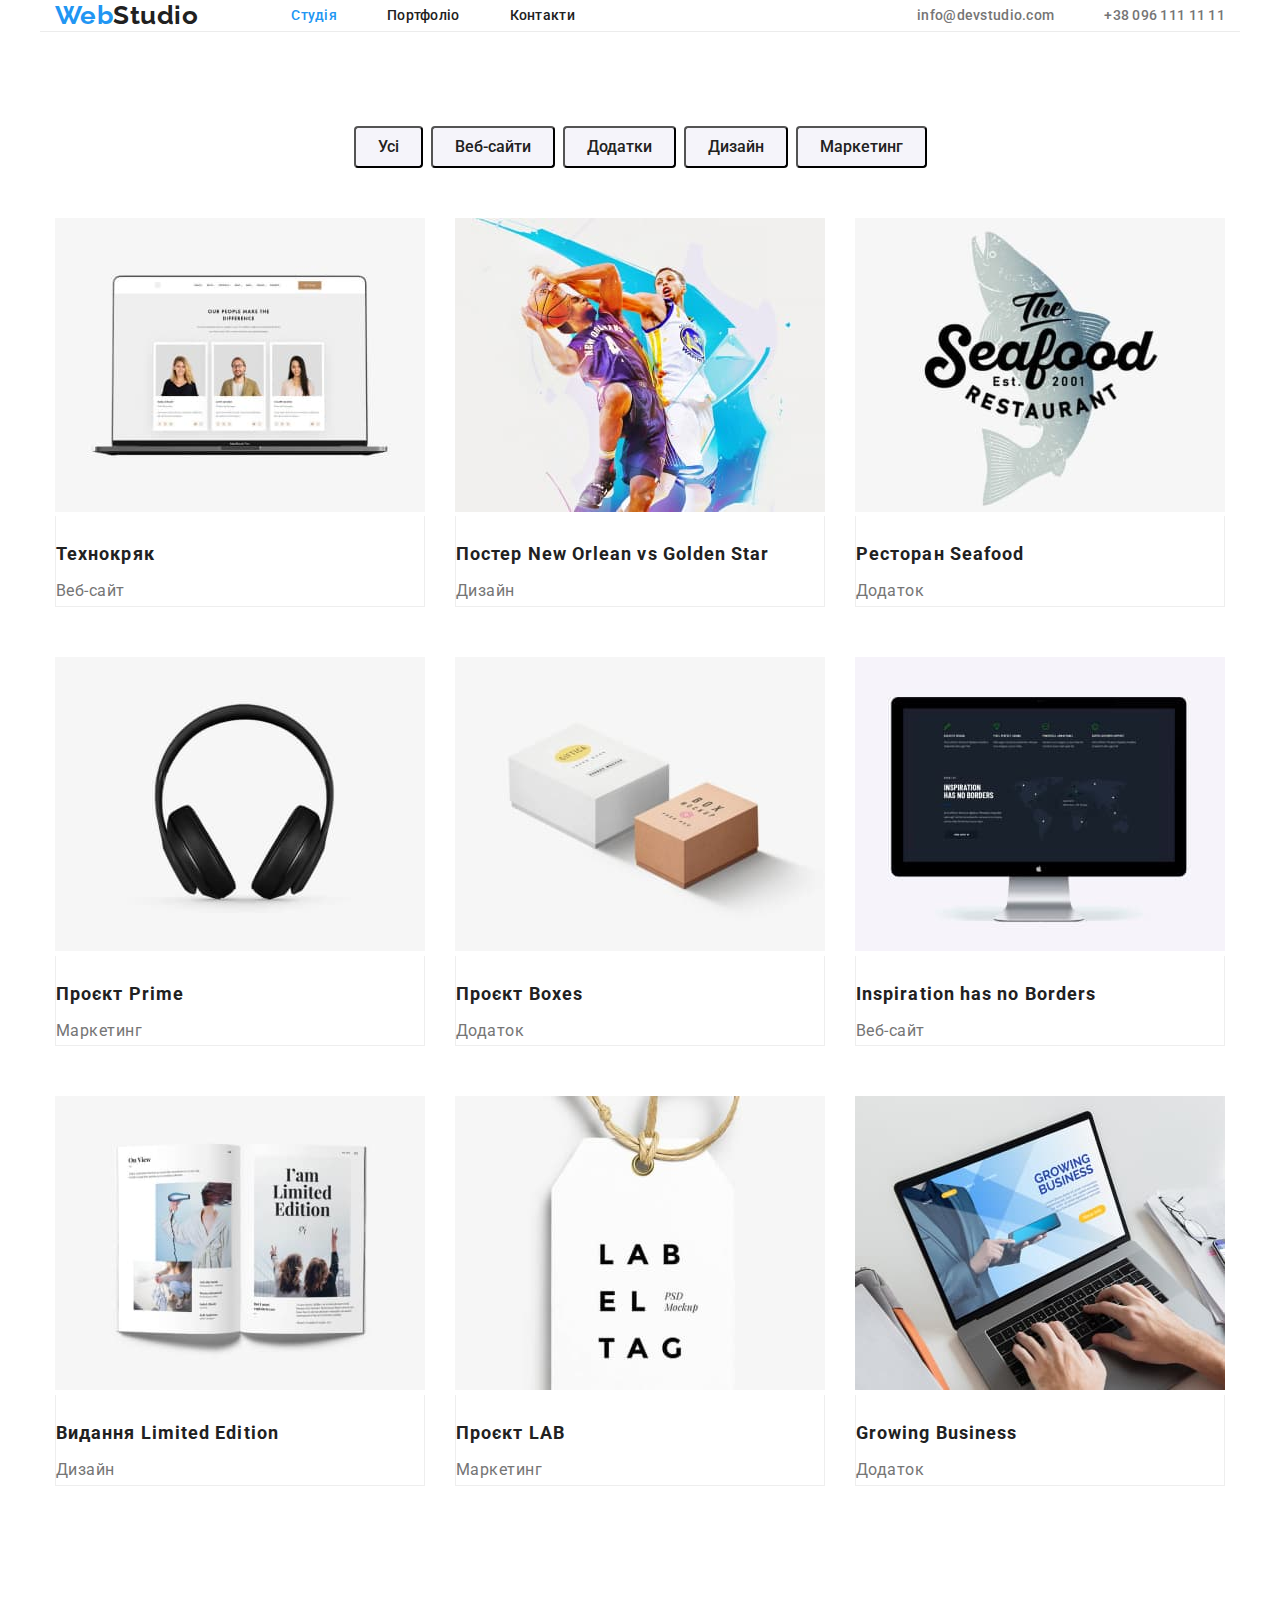
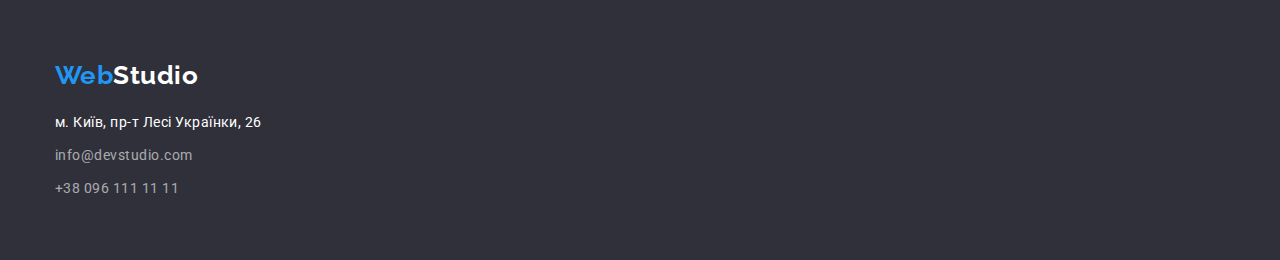
==== portfolio.html @ a8bd375c "finishing hw" ====
<!DOCTYPE html>
<html lang="uk">

<head>
    <meta charset="UTF-8">
    <meta http-equiv="X-UA-Compatible" content="IE=edge">
    <meta name="viewport" content="width=device-width, initial-scale=1.0">
    <title lang="en">WebStudio</title>
    <link rel="stylesheet" href="https://cdnjs.cloudflare.com/ajax/libs/modern-normalize/1.1.0/modern-normalize.min.css">
    <link rel="stylesheet" href="./css/style.css"/>
<link rel="preconnect" href="https://fonts.googleapis.com">
<link rel="preconnect" href="https://fonts.gstatic.com" crossorigin>
<link href="https://fonts.googleapis.com/css2?family=Raleway:wght@700&family=Roboto:wght@400;500;700&display=swap"
    rel="stylesheet">
</head>

<body class="page">
    <header class="container border-header">
        <div class="main-nav">
            <nav class="site-nav">
                <a href="./index.html" lang="en" class="logo">
                    <span>Web</span>Studio
                </a>
    
                <ul class="site-nav list">
                    <li class="item"><a href="./index.html" class="link current">Студія</a></li>
                    <li class="item"><a href="./portfolio.html" class="link">Портфоліо</a></li>
                    <li class="item"><a href="#" class="link">Контакти</a></li>
                </ul>
            </nav>
    
            <ul class="site-nav site-nav-address list">
                <li><a href="info@devstudio.com" lang="en" class="contact-header link">info@devstudio.com</a></li>
                <li><a href="+380961111111" class="contact-header link">+38 096 111 11 11</a></li>
            </ul>
            </div>
            </header>

    <main>
        <section class="portfolio-section container section">
            <h1 class="visually-hidden">Портфоліо</h1>
            <ul class="list btn-box">
                <li><button type="button" class="secondary-button">Усі</button></li>
                <li><button type="button" class="secondary-button">Веб-сайти</button></li>
                <li><button type="button" class="secondary-button">Додатки</button></li>
                <li><button type="button" class="secondary-button">Дизайн</button></li>
                <li><button type="button" class="secondary-button">Маркетинг</button></li>
            </ul>

            <ul class="list item-portfolio">
                <li>
                    <a href="" class="link">
                        <img src="./images/port1.jpg" alt="Веб-сайт на єкрані ноутбука" width="370">
                        <h2 class="portfolio-item-title">Технокряк</h2>
                        <p class="portfolio-item-text">Веб-сайт</p>
                  </a>
                </li>
                <li>
                   <a href="" class="link">
                       <img src="./images/port2.jpg" alt="Баскетболісти борються за м'яч" width="370">
                       <h2 class="portfolio-item-title">Постер New Orlean vs Golden Star</h2>
                       <p class="portfolio-item-text">Дизайн</p>
                    </a>
                </li>
                <li>
                    <a href="" class="link">
                        <img src="./images/port3.jpg" alt="Лого рестрану" width="370">
                        <h2 class="portfolio-item-title">Ресторан Seafood</h2>
                        <p class="portfolio-item-text">Додаток</p>
                    </a>
                </li>
                <li>
                    <a href="" class="link">
                        <img src="./images/port4.jpg" alt="Навушники" width="370">
                        <h2 class="portfolio-item-title">Проєкт Prime</h2>
                        <p class="portfolio-item-text">Маркетинг</p>
                    </a>
                </li>
                <li>
                    <a href="" class="link">
                        <img src="./images/port5.jpg" alt="Біла та коричнева коробки" width="370">
                        <h2 class="portfolio-item-title">Проєкт Boxes</h2>
                        <p class="portfolio-item-text">Додаток</p>
                    </a>
                </li>
                <li>
                    <a href="" class="link">
                        <img src="./images/port6.jpg" alt="Додаток на єкрані комп'ютеру" width="370">
                        <h2 class="portfolio-item-title">Inspiration has no Borders</h2>
                        <p class="portfolio-item-text">Веб-сайт</p>
                    </a>
                </li>
                <li>
                   <a href="" class="link">
                    <img src="./images/port7.jpg" alt="Відкритий журнал" width="370">
                    <h2 class="portfolio-item-title">Видання Limited Edition</h2>
                    <p class="portfolio-item-text">Дизайн</p>
                   </a>
                </li>
                <li>
                    <a href="" class="link">
                        <img src="./images/port8.jpg" alt="Паперовий таг" width="370">
                        <h2 class="portfolio-item-title">Проєкт LAB</h2>
                        <p class="portfolio-item-text">Маркетинг</p>
                    </a>
                </li>
                <li>
                   <a href="" class="link">
                    <img src="./images/port9.jpg" alt="Чоловік працює за ноутом" width="370">
                    <h2 class="portfolio-item-title">Growing Business</h2>
                    <p class="portfolio-item-text">Додаток</p>
                   </a>
                </li>
            </ul>
        </section>
    </main>

<footer class="footer">
    <div class="container footer-box">
        <a href="./index.html" class="logo-footer"><span>Web</span>Studio</a>
        <address>
            <ul class="list footer-address">
                <li><a href="https://goo.gl/maps/yWGTS1Bz9kSVneCBA" target="_blank" rel="noopener noreferrer nofollow"
                        class="address">м. Київ, пр-т Лесі Українки, 26</a></li>
                <li><a href="info@devstudio.com" lang="en" class="contact">info@devstudio.com</a></li>
                <li><a href="+380961111111" class="contact">+38 096 111 11 11</a></li>
            </ul>
        </address>
    </div>
</footer>
    
</body>
</html>
---- css/style.css ----
html{
    box-sizing: border-box;
}

:root{
    --primary-text: #212121;
    --secondary-text: #757575; 
    --color-accent: #2196F3;
    --color-white: #fff;
    --secondary-bgc: #F5F4FA;
    --accent-bgc: #2F303A;
}
body {
    background-color: var(--color-white);
    color: var(--primary-text);
    font-family: "Roboto", sans-serif;
    font-style: normal;
    letter-spacing: 0.03em;
}
h1,h2,h3,p,ul{
    margin: 0;
    padding: 0;
}

.list {
list-style: none;
}

.container {
    width: 1200px;
    margin: 0 auto;
    padding: 0 15px;
}
.link {
    text-decoration: none;
}
/* site-nav */
.border-header{
    border-bottom: #ECECEC solid 1px;
}

.logo{
margin-right: 93px;
color: inherit;
font-family: 'Raleway',sans-serif;
font-weight: 700;
font-size: 26px;
line-height: 1.19;
text-decoration: none;
}

.logo > span {
    color: var(--color-accent);
}

.logo:hover,
.logo:focus{
color: var(--color-accent);
}

.main-nav{
    display: flex;
    }

    .site-nav {
   display: flex;
    align-items: center;
   }

.main-nav:last-child{
    justify-content: space-between;
}

.site-nav .item:not(:last-child){
    margin-right: 50px;
}
.site-nav .link{
    color: var(--primary-text);
    font-size: 14px;
    font-weight: 500;
    line-height: 1.14;
    letter-spacing: 0.02em;
    text-decoration: none;
}
.site-nav .link:hover,
.site-nav .link:focus {
    color: var(--color-accent);
}

.site-nav .contact-header{
    color: var(--secondary-text);
}

.site-nav .link.current{
    color: var(--color-accent);
}
.site-nav-address{
    display: flex;
    gap: 50px;
}
/*hero*/
.hero{
    padding-top: 200px;
    padding-bottom: 200px;
    background-color: var(--accent-bgc);
    text-align: center;
}

.hero-title{
    margin-top: 0;
    margin-bottom: 30px;
    margin-left: auto;
    margin-right: auto;
    color: var(--color-white);
    font-weight: 900;
    font-size: 44px;
    line-height: 1.36;
    letter-spacing: 0.06em;
    text-transform: uppercase;
}
/* main */
.section{
    padding-top: 94px;
    padding-bottom: 94px;
}
.primary-button{
    padding: 10px 32px;
    color: var(--color-white);
    background-color: var(--color-accent);
    font-family: inherit;
    font-weight: 700;
    font-size: 16px;
    line-height: 1.8;
    cursor: pointer;

}

.primary-button:hover,
.primary-button:focus{
    color: var(--color-white);
    background-color: #188CE8;
}

.secondary-button{
    padding: 6px 22px;
    border-radius: 4px;
    color: var(--primary-text);
    background-color: var(--secondary-bgc);
    font-family: inherit;
    font-weight: 500;
    font-size: 16px;
    line-height: 1.62; 
    text-align: center;
    cursor: pointer;
}

.secondary-button:hover,
.secondary-button:focus{
    color: var(--color-white);
    background-color: var(--color-accent);
}

.benefits-box{
  display: flex;
  margin: auto;
  justify-content: space-between;
       
}

.benefits-title{
    font-weight: 700;
    font-size: 14px;
    line-height: 1.14;
    text-transform: uppercase;
}

.benefits-text{
    margin-top: 10px;
    color: var(--secondary-text);
    font-size: 14px;
    line-height: 1.74;
} 

.work-list{
    display: flex;
    justify-content: space-between;
}

.section-work-title{
    margin-bottom: 50px;
    font-weight: 700;
    font-size: 36px;
    line-height: 1.16;
    text-align: center;
}

.section-team{
    background-color: var(--secondary-bgc);
}

.team-title{
    margin-bottom: 50px;
    font-weight: 700;
    font-size: 36px;
    line-height: 1.16;
    text-align: center;
}
.team-list{
    display:flex;
    justify-content: space-between;
}
.team-item-title{
    margin-top: 30px;
    margin-bottom: 10px;
    font-weight: 500;
    font-size: 16px;
    line-height: 1.18;
}
.team-item-text{
    font-weight: 400;
    font-size: 16px;
    line-height: 1.18;
}
.visually-hidden{
    position: absolute;
        white-space: nowrap;
        width: 1px;
        height: 1px;
        overflow: hidden;
        border: 0;
        padding: 0;
        clip: rect(0 0 0 0);
        clip-path: inset(50%);
        margin: -1px;
}
/* portfolio */
.btn-box{
    display: flex;
    gap: 8px;
    justify-content: center;
    margin-bottom: 50px;
}
.item-portfolio{
    display: flex;
    flex-wrap: wrap;
    gap: 30px;
}
.portfolio-item-title{
    padding-top: 20px;
    padding-bottom: 4px;
    border-right:#EEEEEE solid 1px;
    border-left: #EEEEEE solid 1px;
    color: var(--primary-text);
    font-weight: 700;
    font-size: 18px;
    line-height: 2;
    letter-spacing: 0.06em;
    }
.portfolio-item-text{
    margin-bottom: 20px;
    border-right: #EEEEEE solid 1px;
    border-left: #EEEEEE solid 1px;
    border-bottom: #EEEEEE solid 1px;
    color: var(--secondary-text);
    font-size: 16px;
    line-height: 1.87;
}

/* footer */
.footer{
    background-color: var(--accent-bgc);
   }
   .footer-box{
    display: flex;
    gap: 20px;
    flex-direction: column;
   }
.logo-footer{
    margin-top: 60px;
    text-decoration: none;
    color: var(--color-white);
    font-family: 'Raleway';
    font-style: normal;
    font-weight: 700;
    font-size: 26px;
    line-height: 1.19;
}
.logo-footer:hover,
.logo-footer:focus{
   color: var(--color-accent);
}
.logo-footer > span {
    color: var(--color-accent);
}
.footer-address{
    display: flex;
    gap: 9px;
    margin-bottom: 60px;
    flex-direction: column;
}
.address {
    color: var(--color-white);
    text-decoration: none;
    font-family: 'Roboto';
    font-style: normal;
    font-weight: 400;
    font-size: 14px;
    line-height: 1.71;
}
.address:hover,
.address:focus{
   color: var(--color-accent);
}
.contact{
    font-family: 'Roboto';
    font-style: normal;
    font-weight: 400;
    font-size: 14px;
    line-height: 1.71;
    text-decoration: none;
    color: rgba(255, 255, 255, 0.6);
} 
.contact:hover,
.contact:focus{
   color: var(--color-accent);
}
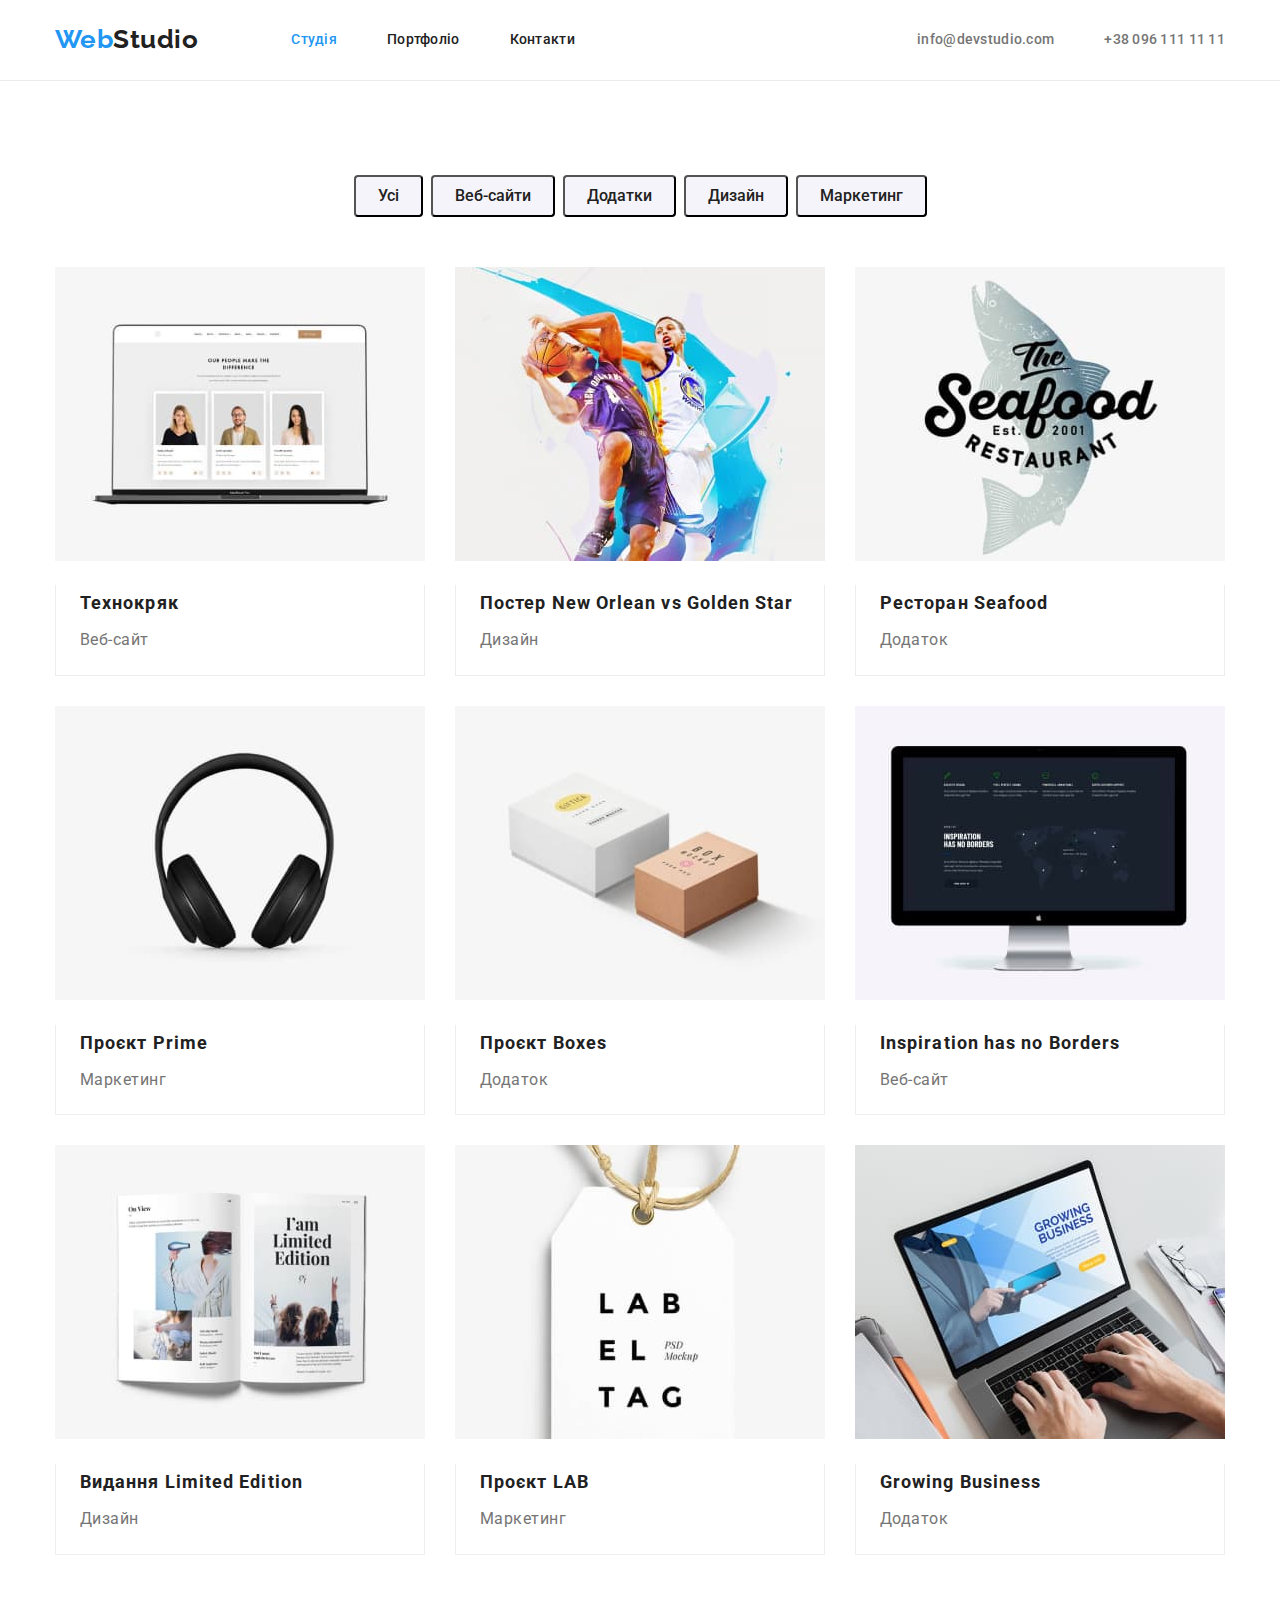
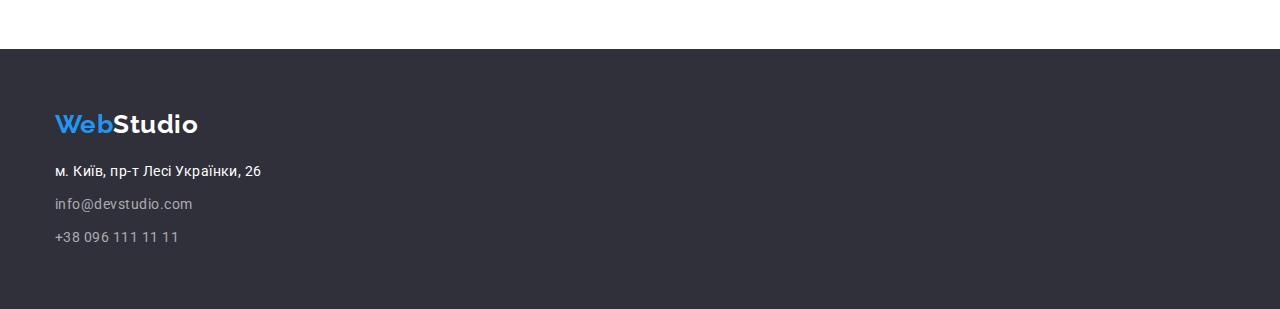
==== commit e51fbd70: "fixing mentor corrections" ====
--- a/portfolio.html
+++ b/portfolio.html
@@ -15,8 +15,8 @@
 </head>
 
 <body class="page">
-    <header class="container border-header">
-        <div class="main-nav">
+    <header class="border-header">
+        <div class="main-nav container ">
             <nav class="site-nav">
                 <a href="./index.html" lang="en" class="logo">
                     <span>Web</span>Studio
@@ -37,8 +37,8 @@
             </header>
 
     <main>
-        <section class="portfolio-section container section">
-            <h1 class="visually-hidden">Портфоліо</h1>
+        <section class="portfolio-section section">
+          <div class="container"> <h1 class="visually-hidden">Портфоліо</h1>
             <ul class="list btn-box">
                 <li><button type="button" class="secondary-button">Усі</button></li>
                 <li><button type="button" class="secondary-button">Веб-сайти</button></li>
@@ -51,67 +51,77 @@
                 <li>
                     <a href="" class="link">
                         <img src="./images/port1.jpg" alt="Веб-сайт на єкрані ноутбука" width="370">
-                        <h2 class="portfolio-item-title">Технокряк</h2>
+                        <div class="portfolio-card"><h2 class="portfolio-item-title">Технокряк</h2>
                         <p class="portfolio-item-text">Веб-сайт</p>
-                  </a>
+                  </div>
+                    </a>
                 </li>
                 <li>
                    <a href="" class="link">
                        <img src="./images/port2.jpg" alt="Баскетболісти борються за м'яч" width="370">
-                       <h2 class="portfolio-item-title">Постер New Orlean vs Golden Star</h2>
+                       <div class="portfolio-card"><h2 class="portfolio-item-title">Постер New Orlean vs Golden Star</h2>
                        <p class="portfolio-item-text">Дизайн</p>
+                    </div>
                     </a>
                 </li>
                 <li>
                     <a href="" class="link">
                         <img src="./images/port3.jpg" alt="Лого рестрану" width="370">
-                        <h2 class="portfolio-item-title">Ресторан Seafood</h2>
+                     <div class="portfolio-card">   <h2 class="portfolio-item-title">Ресторан Seafood</h2>
                         <p class="portfolio-item-text">Додаток</p>
+                   </div>
                     </a>
                 </li>
                 <li>
                     <a href="" class="link">
                         <img src="./images/port4.jpg" alt="Навушники" width="370">
-                        <h2 class="portfolio-item-title">Проєкт Prime</h2>
+                     <div class="portfolio-card">   <h2 class="portfolio-item-title">Проєкт Prime</h2>
                         <p class="portfolio-item-text">Маркетинг</p>
+                   </div>
                     </a>
                 </li>
                 <li>
                     <a href="" class="link">
                         <img src="./images/port5.jpg" alt="Біла та коричнева коробки" width="370">
-                        <h2 class="portfolio-item-title">Проєкт Boxes</h2>
+                     <div class="portfolio-card"> <h2 class="portfolio-item-title">Проєкт Boxes</h2>
                         <p class="portfolio-item-text">Додаток</p>
+                   </div>  
                     </a>
                 </li>
                 <li>
                     <a href="" class="link">
                         <img src="./images/port6.jpg" alt="Додаток на єкрані комп'ютеру" width="370">
-                        <h2 class="portfolio-item-title">Inspiration has no Borders</h2>
+                      <div class="portfolio-card"> <h2 class="portfolio-item-title">Inspiration has no Borders</h2>
                         <p class="portfolio-item-text">Веб-сайт</p>
+                    </div> 
                     </a>
                 </li>
                 <li>
                    <a href="" class="link">
                     <img src="./images/port7.jpg" alt="Відкритий журнал" width="370">
-                    <h2 class="portfolio-item-title">Видання Limited Edition</h2>
-                    <p class="portfolio-item-text">Дизайн</p>
-                   </a>
+                  <div class="portfolio-card">  <h2 class="portfolio-item-title">Видання Limited Edition</h2>
+                   <p class="portfolio-item-text">Дизайн</p>
+                  </div>
+                </a>
                 </li>
                 <li>
                     <a href="" class="link">
                         <img src="./images/port8.jpg" alt="Паперовий таг" width="370">
-                        <h2 class="portfolio-item-title">Проєкт LAB</h2>
+                     <div class="portfolio-card">   <h2 class="portfolio-item-title">Проєкт LAB</h2>
                         <p class="portfolio-item-text">Маркетинг</p>
+                    </div>
                     </a>
                 </li>
                 <li>
                    <a href="" class="link">
                     <img src="./images/port9.jpg" alt="Чоловік працює за ноутом" width="370">
-                    <h2 class="portfolio-item-title">Growing Business</h2>
+                  <div class="portfolio-card">  <h2 class="portfolio-item-title">Growing Business</h2>
                     <p class="portfolio-item-text">Додаток</p>
-                   </a>
+                  </div>
+                </a>
                 </li>
             </ul>
+            </div>
         </section>
     </main>
 
--- a/css/style.css
+++ b/css/style.css
@@ -60,6 +60,8 @@
 
 .main-nav{
     display: flex;
+    padding-top: 24px;  
+    padding-bottom: 25px;
     }
 
     .site-nav {
@@ -166,7 +168,12 @@
   justify-content: space-between;
        
 }
-
+.section-benefits{
+    padding-bottom: 0;
+}
+.item-benefits{
+    width: 270px;
+}
 .benefits-title{
     font-weight: 700;
     font-size: 14px;
@@ -212,14 +219,19 @@
 .team-item-title{
     margin-top: 30px;
     margin-bottom: 10px;
+    color: var(--primary-text);
     font-weight: 500;
     font-size: 16px;
     line-height: 1.18;
 }
 .team-item-text{
+    color: var(--secondary-text);
     font-weight: 400;
     font-size: 16px;
     line-height: 1.18;
+}
+.team-item-box{
+    text-align: center;
 }
 .visually-hidden{
     position: absolute;
@@ -246,28 +258,36 @@
     gap: 30px;
 }
 .portfolio-item-title{
-    padding-top: 20px;
-    padding-bottom: 4px;
-    border-right:#EEEEEE solid 1px;
-    border-left: #EEEEEE solid 1px;
-    color: var(--primary-text);
+    margin-top: 20px;
+    margin-right: 24px;
+    margin-bottom: 4px;
+    margin-left: 24px;
+   color: var(--primary-text);
     font-weight: 700;
     font-size: 18px;
     line-height: 2;
     letter-spacing: 0.06em;
     }
 .portfolio-item-text{
+    margin-left: 24px;  
+    margin-right: 24px;
     margin-bottom: 20px;
+    color: var(--secondary-text);
+    font-size: 16px;
+    line-height: 1.87;
+}
+.portfolio-card{
+    padding-right: auto;
     border-right: #EEEEEE solid 1px;
-    border-left: #EEEEEE solid 1px;
-    border-bottom: #EEEEEE solid 1px;
-    color: var(--secondary-text);
-    font-size: 16px;
-    line-height: 1.87;
+        border-left: #EEEEEE solid 1px;
+        border-bottom: #EEEEEE solid 1px;
+
 }
 
 /* footer */
 .footer{
+    padding-top: 60px;
+    padding-bottom: 60px;
     background-color: var(--accent-bgc);
    }
    .footer-box{
@@ -276,7 +296,6 @@
     flex-direction: column;
    }
 .logo-footer{
-    margin-top: 60px;
     text-decoration: none;
     color: var(--color-white);
     font-family: 'Raleway';
@@ -295,7 +314,6 @@
 .footer-address{
     display: flex;
     gap: 9px;
-    margin-bottom: 60px;
     flex-direction: column;
 }
 .address {
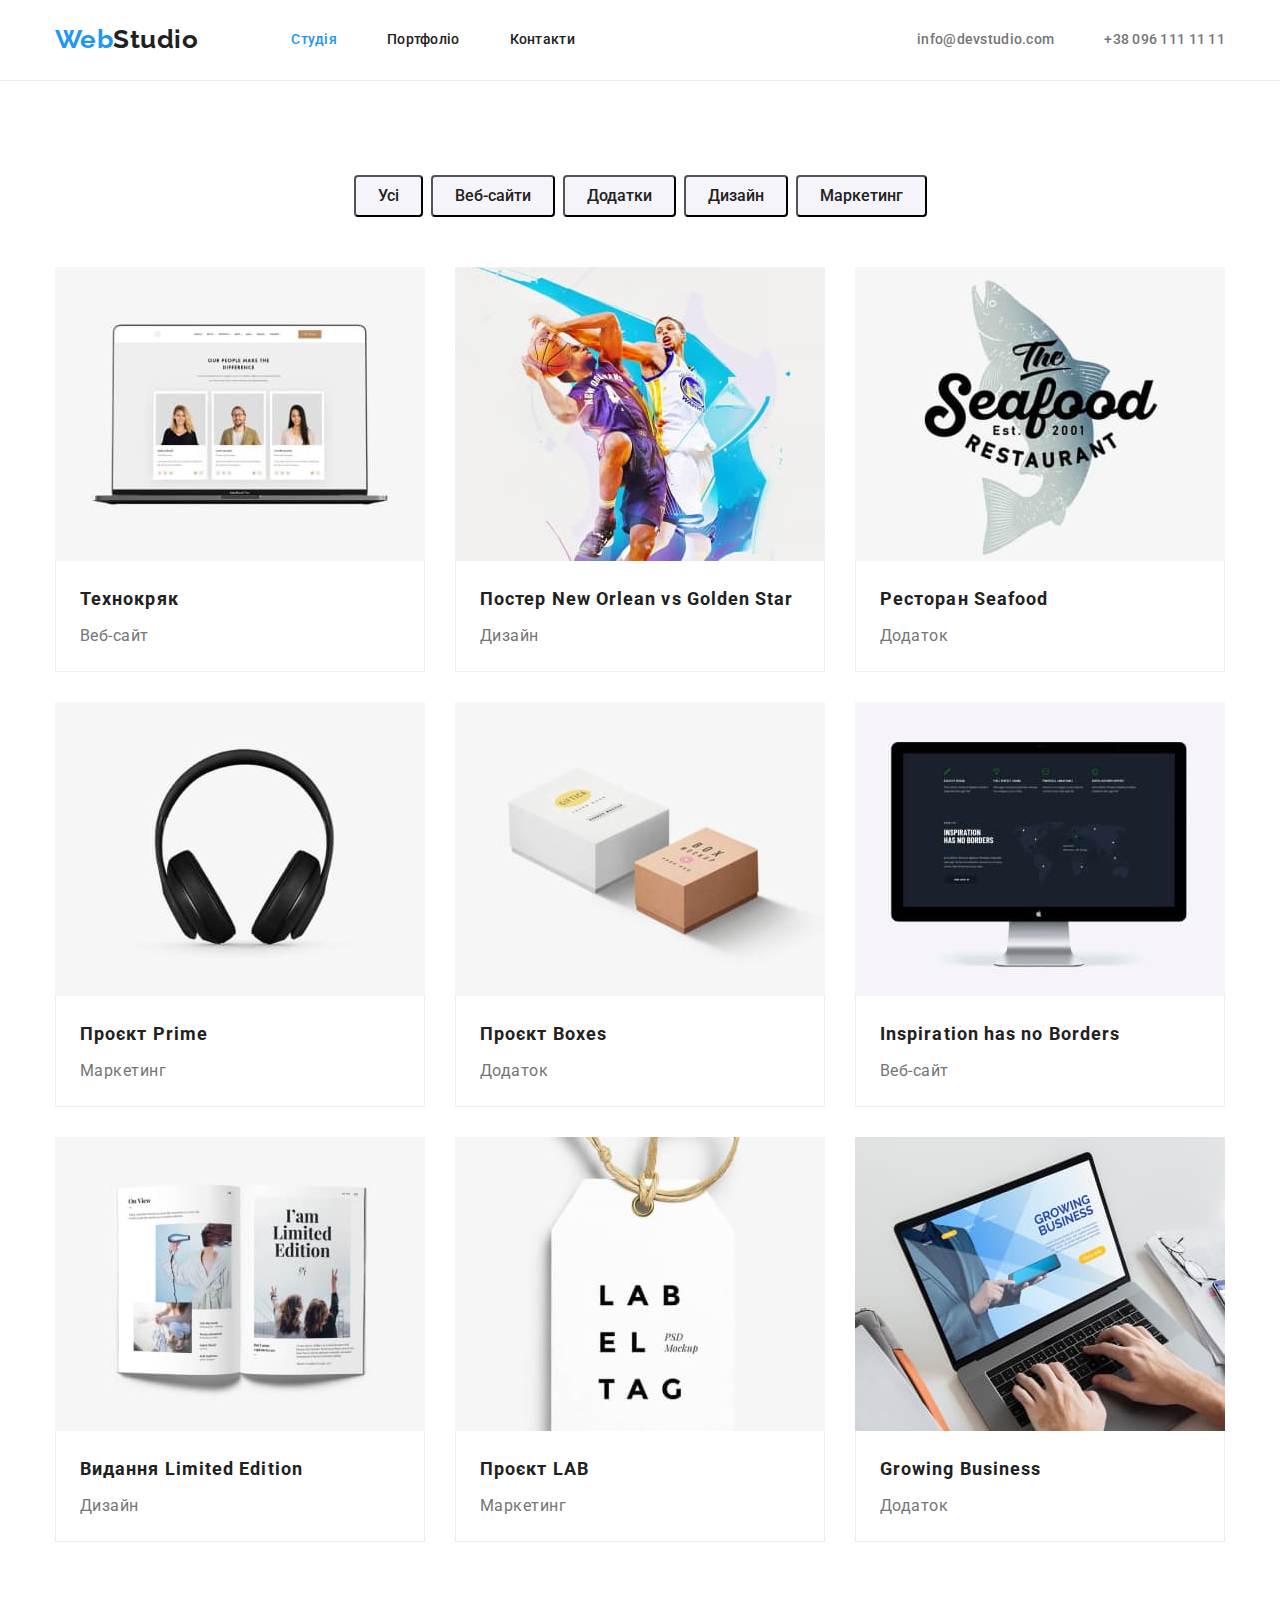
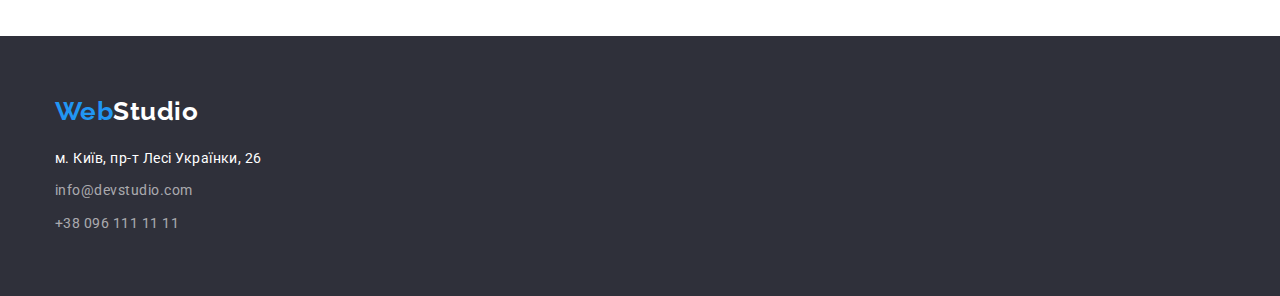
==== commit 899728f8: "fixing paddings in div adding img block" ====
--- a/portfolio.html
+++ b/portfolio.html
@@ -33,8 +33,9 @@
                 <li><a href="info@devstudio.com" lang="en" class="contact-header link">info@devstudio.com</a></li>
                 <li><a href="+380961111111" class="contact-header link">+38 096 111 11 11</a></li>
             </ul>
-            </div>
-            </header>
+    
+        </div>
+    </header>
 
     <main>
         <section class="portfolio-section section">
@@ -50,7 +51,7 @@
             <ul class="list item-portfolio">
                 <li>
                     <a href="" class="link">
-                        <img src="./images/port1.jpg" alt="Веб-сайт на єкрані ноутбука" width="370">
+                        <img class="img-portfolio" src="./images/port1.jpg" alt="Веб-сайт на єкрані ноутбука" width="370">
                         <div class="portfolio-card"><h2 class="portfolio-item-title">Технокряк</h2>
                         <p class="portfolio-item-text">Веб-сайт</p>
                   </div>
@@ -58,7 +59,7 @@
                 </li>
                 <li>
                    <a href="" class="link">
-                       <img src="./images/port2.jpg" alt="Баскетболісти борються за м'яч" width="370">
+                       <img class ="img-portfolio" src="./images/port2.jpg" alt="Баскетболісти борються за м'яч" width="370">
                        <div class="portfolio-card"><h2 class="portfolio-item-title">Постер New Orlean vs Golden Star</h2>
                        <p class="portfolio-item-text">Дизайн</p>
                     </div>
@@ -66,7 +67,7 @@
                 </li>
                 <li>
                     <a href="" class="link">
-                        <img src="./images/port3.jpg" alt="Лого рестрану" width="370">
+                        <img class="img-portfolio" src="./images/port3.jpg" alt="Лого рестрану" width="370">
                      <div class="portfolio-card">   <h2 class="portfolio-item-title">Ресторан Seafood</h2>
                         <p class="portfolio-item-text">Додаток</p>
                    </div>
@@ -74,7 +75,7 @@
                 </li>
                 <li>
                     <a href="" class="link">
-                        <img src="./images/port4.jpg" alt="Навушники" width="370">
+                        <img class="img-portfolio" src="./images/port4.jpg" alt="Навушники" width="370">
                      <div class="portfolio-card">   <h2 class="portfolio-item-title">Проєкт Prime</h2>
                         <p class="portfolio-item-text">Маркетинг</p>
                    </div>
@@ -82,7 +83,7 @@
                 </li>
                 <li>
                     <a href="" class="link">
-                        <img src="./images/port5.jpg" alt="Біла та коричнева коробки" width="370">
+                        <img class="img-portfolio" src="./images/port5.jpg" alt="Біла та коричнева коробки" width="370">
                      <div class="portfolio-card"> <h2 class="portfolio-item-title">Проєкт Boxes</h2>
                         <p class="portfolio-item-text">Додаток</p>
                    </div>  
@@ -90,7 +91,7 @@
                 </li>
                 <li>
                     <a href="" class="link">
-                        <img src="./images/port6.jpg" alt="Додаток на єкрані комп'ютеру" width="370">
+                        <img class="img-portfolio" src="./images/port6.jpg" alt="Додаток на єкрані комп'ютеру" width="370">
                       <div class="portfolio-card"> <h2 class="portfolio-item-title">Inspiration has no Borders</h2>
                         <p class="portfolio-item-text">Веб-сайт</p>
                     </div> 
@@ -98,7 +99,7 @@
                 </li>
                 <li>
                    <a href="" class="link">
-                    <img src="./images/port7.jpg" alt="Відкритий журнал" width="370">
+                    <img class="img-portfolio" src="./images/port7.jpg" alt="Відкритий журнал" width="370">
                   <div class="portfolio-card">  <h2 class="portfolio-item-title">Видання Limited Edition</h2>
                    <p class="portfolio-item-text">Дизайн</p>
                   </div>
@@ -106,7 +107,7 @@
                 </li>
                 <li>
                     <a href="" class="link">
-                        <img src="./images/port8.jpg" alt="Паперовий таг" width="370">
+                        <img class="img-portfolio" src="./images/port8.jpg" alt="Паперовий таг" width="370">
                      <div class="portfolio-card">   <h2 class="portfolio-item-title">Проєкт LAB</h2>
                         <p class="portfolio-item-text">Маркетинг</p>
                     </div>
@@ -114,7 +115,7 @@
                 </li>
                 <li>
                    <a href="" class="link">
-                    <img src="./images/port9.jpg" alt="Чоловік працює за ноутом" width="370">
+                    <img class="img-portfolio" src="./images/port9.jpg" alt="Чоловік працює за ноутом" width="370">
                   <div class="portfolio-card">  <h2 class="portfolio-item-title">Growing Business</h2>
                     <p class="portfolio-item-text">Додаток</p>
                   </div>
--- a/css/style.css
+++ b/css/style.css
@@ -37,6 +37,8 @@
 /* site-nav */
 .border-header{
     border-bottom: #ECECEC solid 1px;
+    padding-top: 24px;
+        padding-bottom: 25px;
 }
 
 .logo{
@@ -60,8 +62,7 @@
 
 .main-nav{
     display: flex;
-    padding-top: 24px;  
-    padding-bottom: 25px;
+   
     }
 
     .site-nav {
@@ -217,7 +218,6 @@
     justify-content: space-between;
 }
 .team-item-title{
-    margin-top: 30px;
     margin-bottom: 10px;
     color: var(--primary-text);
     font-weight: 500;
@@ -232,6 +232,7 @@
 }
 .team-item-box{
     text-align: center;
+    padding: 30px 70px;
 }
 .visually-hidden{
     position: absolute;
@@ -258,10 +259,7 @@
     gap: 30px;
 }
 .portfolio-item-title{
-    margin-top: 20px;
-    margin-right: 24px;
     margin-bottom: 4px;
-    margin-left: 24px;
    color: var(--primary-text);
     font-weight: 700;
     font-size: 18px;
@@ -269,19 +267,24 @@
     letter-spacing: 0.06em;
     }
 .portfolio-item-text{
-    margin-left: 24px;  
-    margin-right: 24px;
-    margin-bottom: 20px;
     color: var(--secondary-text);
     font-size: 16px;
     line-height: 1.87;
 }
 .portfolio-card{
-    padding-right: auto;
+    padding-top: 20px;
+    padding-right: 24px;
+    padding-bottom: 20px;
+    padding-left: 24px;
     border-right: #EEEEEE solid 1px;
         border-left: #EEEEEE solid 1px;
         border-bottom: #EEEEEE solid 1px;
 
+}
+.img-portfolio{
+    display: block;
+ max-width: 100%;
+ height: auto;
 }
 
 /* footer */
